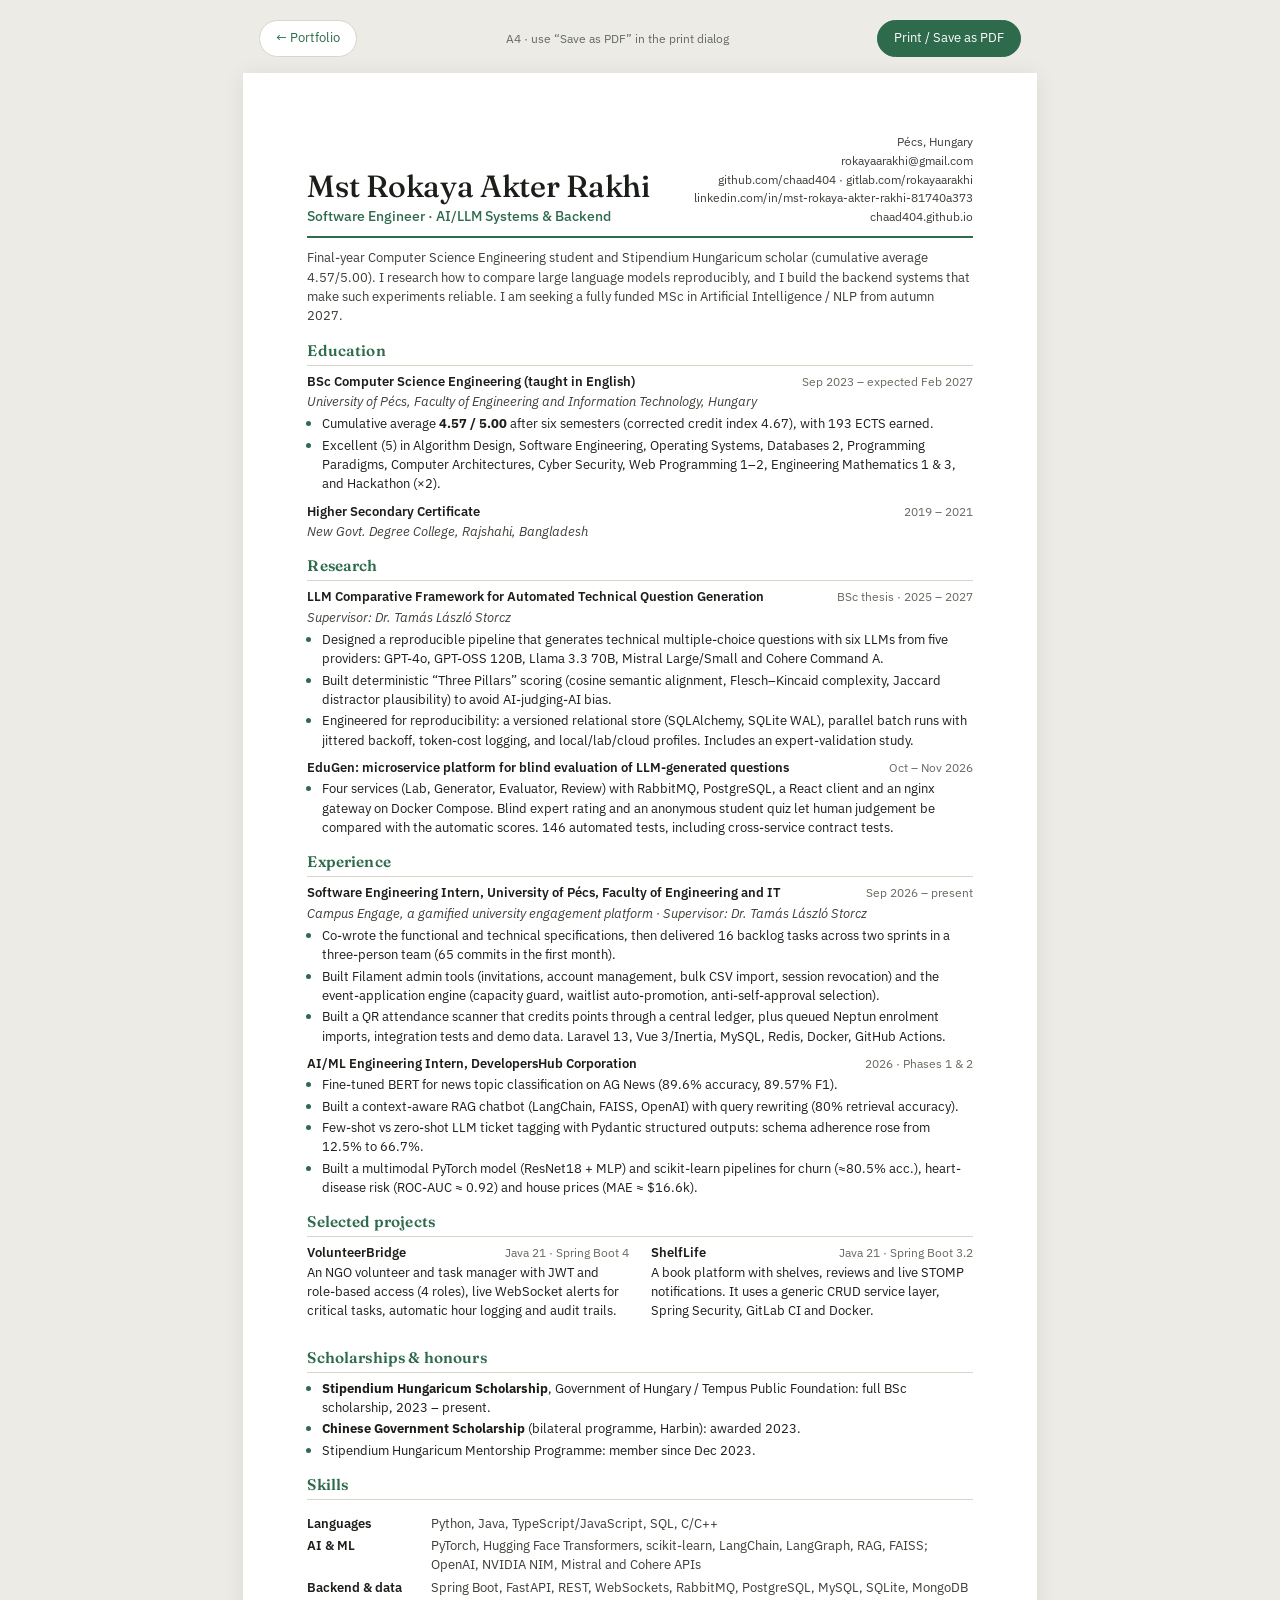
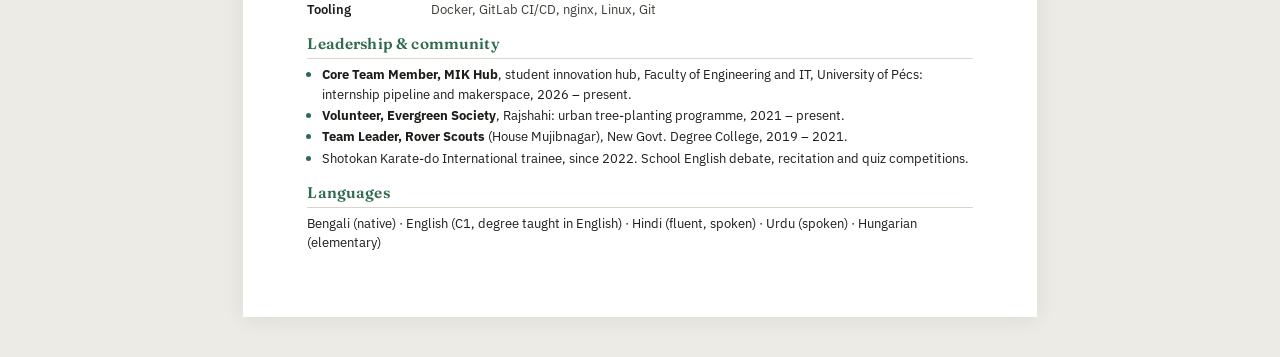
==== cv.html @ 964adbfe "Personal site: research, experience, projects and academic CV" ====
<!doctype html>
<html lang="en">
<head>
  <meta charset="utf-8">
  <meta name="viewport" content="width=device-width, initial-scale=1">
  <title>Rakhi · Academic CV</title>
  <meta name="description" content="Academic CV of Mst Rokaya Akter Rakhi, BSc Computer Science Engineering, University of Pécs.">
  <link rel="icon" href="assets/img/favicon.svg" type="image/svg+xml">
  <link rel="preconnect" href="https://fonts.googleapis.com">
  <link rel="preconnect" href="https://fonts.gstatic.com" crossorigin>
  <link href="https://fonts.googleapis.com/css2?family=Fraunces:opsz,wght@9..144,500;9..144,600&family=IBM+Plex+Sans:wght@400;500;600&display=swap" rel="stylesheet">
  <style>
    :root {
      --ink: #1b1e19; --ink-2: #3a3f37; --muted: #646b5f; --rule: #d9d5c8;
      --accent: #2e6a4c; --bg: #ecebe6; --paper: #ffffff;
      color-scheme: light;
    }
    * { box-sizing: border-box; }
    html { -webkit-text-size-adjust: 100%; }
    body {
      margin: 0; background: var(--bg); color: var(--ink);
      font-family: "IBM Plex Sans", system-ui, "Segoe UI", sans-serif;
      font-size: 10pt; line-height: 1.45;
    }
    .toolbar {
      max-width: 210mm; margin: 20px auto 0; padding: 0 16px;
      display: flex; justify-content: space-between; align-items: center; gap: 12px; flex-wrap: wrap;
    }
    .toolbar a, .toolbar button {
      font: inherit; font-size: 13px; color: var(--accent); background: var(--paper);
      border: 1px solid var(--rule); border-radius: 999px; padding: 8px 16px; cursor: pointer; text-decoration: none;
    }
    .toolbar button { background: var(--accent); color: #fff; border-color: var(--accent); }
    .toolbar p { margin: 0; font-size: 12px; color: var(--muted); }

    .page {
      width: 210mm; max-width: 100%; min-height: 297mm; margin: 16px auto 40px; background: var(--paper);
      padding: 16mm 17mm; box-shadow: 0 2px 20px rgba(0,0,0,.08);
    }

    header.cv-head { display: flex; justify-content: space-between; align-items: flex-end; gap: 16px; border-bottom: 2px solid var(--accent); padding-bottom: 10px; margin-bottom: 4px; }
    h1 { font-family: "Fraunces", Georgia, serif; font-weight: 500; font-size: 23pt; line-height: 1.05; margin: 0; letter-spacing: -.01em; }
    .role { margin: 4px 0 0; color: var(--accent); font-weight: 500; font-size: 10.5pt; }
    .contact { text-align: right; font-size: 9pt; color: var(--ink-2); line-height: 1.55; }
    .contact a { color: var(--ink-2); text-decoration: none; }

    h2 {
      font-family: "Fraunces", Georgia, serif; font-weight: 600; font-size: 11.5pt; color: var(--accent);
      margin: 14px 0 6px; padding-bottom: 3px; border-bottom: 1px solid var(--rule); letter-spacing: .01em;
    }
    .entry { margin-bottom: 8px; break-inside: avoid; }
    .entry-head { display: flex; justify-content: space-between; gap: 12px; align-items: baseline; }
    .entry-head b { font-weight: 600; }
    .entry-head span { color: var(--muted); font-size: 9pt; white-space: nowrap; }
    .sub { color: var(--ink-2); font-style: italic; margin: 1px 0 3px; }
    p { margin: 0 0 4px; }
    ul { margin: 2px 0 0; padding-left: 15px; }
    li { margin-bottom: 2px; }
    li::marker { color: var(--accent); }
    .summary { margin: 10px 0 0; color: var(--ink-2); }
    .two { display: grid; grid-template-columns: 1fr 1fr; gap: 0 22px; }
    .kv { display: grid; grid-template-columns: 30mm 1fr; gap: 3px 10px; }
    .kv dt { font-weight: 600; }
    .kv dd { margin: 0; color: var(--ink-2); }
    a { color: var(--accent); }

    @media screen and (max-width: 760px) {
      body { font-size: 14px; }
      .page { padding: 20px 16px; min-height: 0; margin-top: 12px; }
      header.cv-head { flex-direction: column; align-items: flex-start; }
      .contact { text-align: left; }
      .two { grid-template-columns: 1fr; }
      .kv { grid-template-columns: 1fr; }
      .kv dd { margin-bottom: 6px; }
      .entry-head { flex-direction: column; gap: 0; }
      .entry-head span { white-space: normal; }
      h1 { font-size: 28px; }
    }

    @page { size: A4; margin: 0; }
    @media print {
      body { background: #fff; font-size: 9.4pt; line-height: 1.4; }
      .toolbar { display: none; }
      .page { margin: 0; box-shadow: none; width: 210mm; min-height: 0; padding: 12mm 14mm; }
      .entry { break-inside: auto; margin-bottom: 6px; }
      .entry-head { break-after: avoid; }
      h2 { margin: 11px 0 5px; break-after: avoid; }
      li { margin-bottom: 1px; }
      a { text-decoration: none; }
    }
  </style>
</head>
<body>
  <div class="toolbar">
    <a href="index.html">← Portfolio</a>
    <p>A4 · use “Save as PDF” in the print dialog</p>
    <button type="button" onclick="window.print()">Print / Save as PDF</button>
  </div>

  <main class="page">
    <header class="cv-head">
      <div>
        <h1>Mst Rokaya Akter Rakhi</h1>
        <p class="role">Software Engineer · AI/LLM Systems &amp; Backend</p>
      </div>
      <div class="contact">
        Pécs, Hungary<br>
        <a href="mailto:rokayaarakhi@gmail.com">rokayaarakhi@gmail.com</a><br>
        <a href="https://github.com/chaad404">github.com/chaad404</a> · <a href="https://gitlab.com/rokayaarakhi">gitlab.com/rokayaarakhi</a><br>
        <a href="https://www.linkedin.com/in/mst-rokaya-akter-rakhi-81740a373/">linkedin.com/in/mst-rokaya-akter-rakhi-81740a373</a><br>
        <a href="https://chaad404.github.io">chaad404.github.io</a>
      </div>
    </header>

    <p class="summary">Final-year Computer Science Engineering student and Stipendium Hungaricum scholar (cumulative average 4.57/5.00). I research how to compare large language models reproducibly, and I build the backend systems that make such experiments reliable. I am seeking a fully funded MSc in Artificial Intelligence / NLP from autumn 2027.</p>

    <h2>Education</h2>
    <div class="entry">
      <div class="entry-head"><b>BSc Computer Science Engineering (taught in English)</b><span>Sep 2023 – expected Feb 2027</span></div>
      <p class="sub">University of Pécs, Faculty of Engineering and Information Technology, Hungary</p>
      <ul>
        <li>Cumulative average <b>4.57 / 5.00</b> after six semesters (corrected credit index 4.67), with 193 ECTS earned.</li>
        <li>Excellent (5) in Algorithm Design, Software Engineering, Operating Systems, Databases 2, Programming Paradigms, Computer Architectures, Cyber Security, Web Programming 1–2, Engineering Mathematics 1 &amp; 3, and Hackathon (×2).</li>
      </ul>
    </div>
    <div class="entry">
      <div class="entry-head"><b>Higher Secondary Certificate</b><span>2019 – 2021</span></div>
      <p class="sub">New Govt. Degree College, Rajshahi, Bangladesh</p>
    </div>

    <h2>Research</h2>
    <div class="entry">
      <div class="entry-head"><b>LLM Comparative Framework for Automated Technical Question Generation</b><span>BSc thesis · 2025 – 2027</span></div>
      <p class="sub">Supervisor: Dr. Tamás László Storcz</p>
      <ul>
        <li>Designed a reproducible pipeline that generates technical multiple-choice questions with six LLMs from five providers: GPT-4o, GPT-OSS 120B, Llama 3.3 70B, Mistral Large/Small and Cohere Command A.</li>
        <li>Built deterministic “Three Pillars” scoring (cosine semantic alignment, Flesch–Kincaid complexity, Jaccard distractor plausibility) to avoid AI-judging-AI bias.</li>
        <li>Engineered for reproducibility: a versioned relational store (SQLAlchemy, SQLite WAL), parallel batch runs with jittered backoff, token-cost logging, and local/lab/cloud profiles. Includes an expert-validation study.</li>
      </ul>
    </div>
    <div class="entry">
      <div class="entry-head"><b>EduGen: microservice platform for blind evaluation of LLM-generated questions</b><span>Oct – Nov 2026</span></div>
      <ul>
        <li>Four services (Lab, Generator, Evaluator, Review) with RabbitMQ, PostgreSQL, a React client and an nginx gateway on Docker Compose. Blind expert rating and an anonymous student quiz let human judgement be compared with the automatic scores. 146 automated tests, including cross-service contract tests.</li>
      </ul>
    </div>

    <h2>Experience</h2>
    <div class="entry">
      <div class="entry-head"><b>Software Engineering Intern, University of Pécs, Faculty of Engineering and IT</b><span>Sep 2026 – present</span></div>
      <p class="sub">Campus Engage, a gamified university engagement platform · Supervisor: Dr. Tamás László Storcz</p>
      <ul>
        <li>Co-wrote the functional and technical specifications, then delivered 16 backlog tasks across two sprints in a three-person team (65 commits in the first month).</li>
        <li>Built Filament admin tools (invitations, account management, bulk CSV import, session revocation) and the event-application engine (capacity guard, waitlist auto-promotion, anti-self-approval selection).</li>
        <li>Built a QR attendance scanner that credits points through a central ledger, plus queued Neptun enrolment imports, integration tests and demo data. Laravel 13, Vue 3/Inertia, MySQL, Redis, Docker, GitHub Actions.</li>
      </ul>
    </div>
    <div class="entry">
      <div class="entry-head"><b>AI/ML Engineering Intern, DevelopersHub Corporation</b><span>2026 · Phases 1 &amp; 2</span></div>
      <ul>
        <li>Fine-tuned BERT for news topic classification on AG News (89.6% accuracy, 89.57% F1).</li>
        <li>Built a context-aware RAG chatbot (LangChain, FAISS, OpenAI) with query rewriting (80% retrieval accuracy).</li>
        <li>Few-shot vs zero-shot LLM ticket tagging with Pydantic structured outputs: schema adherence rose from 12.5% to 66.7%.</li>
        <li>Built a multimodal PyTorch model (ResNet18 + MLP) and scikit-learn pipelines for churn (≈80.5% acc.), heart-disease risk (ROC-AUC ≈ 0.92) and house prices (MAE ≈ $16.6k).</li>
      </ul>
    </div>

    <h2>Selected projects</h2>
    <div class="two">
      <div class="entry">
        <div class="entry-head"><b>VolunteerBridge</b><span>Java 21 · Spring Boot 4</span></div>
        <p>An NGO volunteer and task manager with JWT and role-based access (4 roles), live WebSocket alerts for critical tasks, automatic hour logging and audit trails.</p>
      </div>
      <div class="entry">
        <div class="entry-head"><b>ShelfLife</b><span>Java 21 · Spring Boot 3.2</span></div>
        <p>A book platform with shelves, reviews and live STOMP notifications. It uses a generic CRUD service layer, Spring Security, GitLab CI and Docker.</p>
      </div>
    </div>

    <h2>Scholarships &amp; honours</h2>
    <ul>
      <li><b>Stipendium Hungaricum Scholarship</b>, Government of Hungary / Tempus Public Foundation: full BSc scholarship, 2023 – present.</li>
      <li><b>Chinese Government Scholarship</b> (bilateral programme, Harbin): awarded 2023.</li>
      <li>Stipendium Hungaricum Mentorship Programme: member since Dec 2023.</li>
    </ul>

    <h2>Skills</h2>
    <dl class="kv">
      <dt>Languages</dt><dd>Python, Java, TypeScript/JavaScript, SQL, C/C++</dd>
      <dt>AI &amp; ML</dt><dd>PyTorch, Hugging Face Transformers, scikit-learn, LangChain, LangGraph, RAG, FAISS; OpenAI, NVIDIA NIM, Mistral and Cohere APIs</dd>
      <dt>Backend &amp; data</dt><dd>Spring Boot, FastAPI, REST, WebSockets, RabbitMQ, PostgreSQL, MySQL, SQLite, MongoDB</dd>
      <dt>Tooling</dt><dd>Docker, GitLab CI/CD, nginx, Linux, Git</dd>
    </dl>

    <h2>Leadership &amp; community</h2>
    <ul>
      <li><b>Core Team Member, MIK Hub</b>, student innovation hub, Faculty of Engineering and IT, University of Pécs: internship pipeline and makerspace, 2026 – present.</li>
      <li><b>Volunteer, Evergreen Society</b>, Rajshahi: urban tree-planting programme, 2021 – present.</li>
      <li><b>Team Leader, Rover Scouts</b> (House Mujibnagar), New Govt. Degree College, 2019 – 2021.</li>
      <li>Shotokan Karate-do International trainee, since 2022. School English debate, recitation and quiz competitions.</li>
    </ul>

    <h2>Languages</h2>
    <p>Bengali (native) · English (C1, degree taught in English) · Hindi (fluent, spoken) · Urdu (spoken) · Hungarian (elementary)</p>
  </main>
</body>
</html>
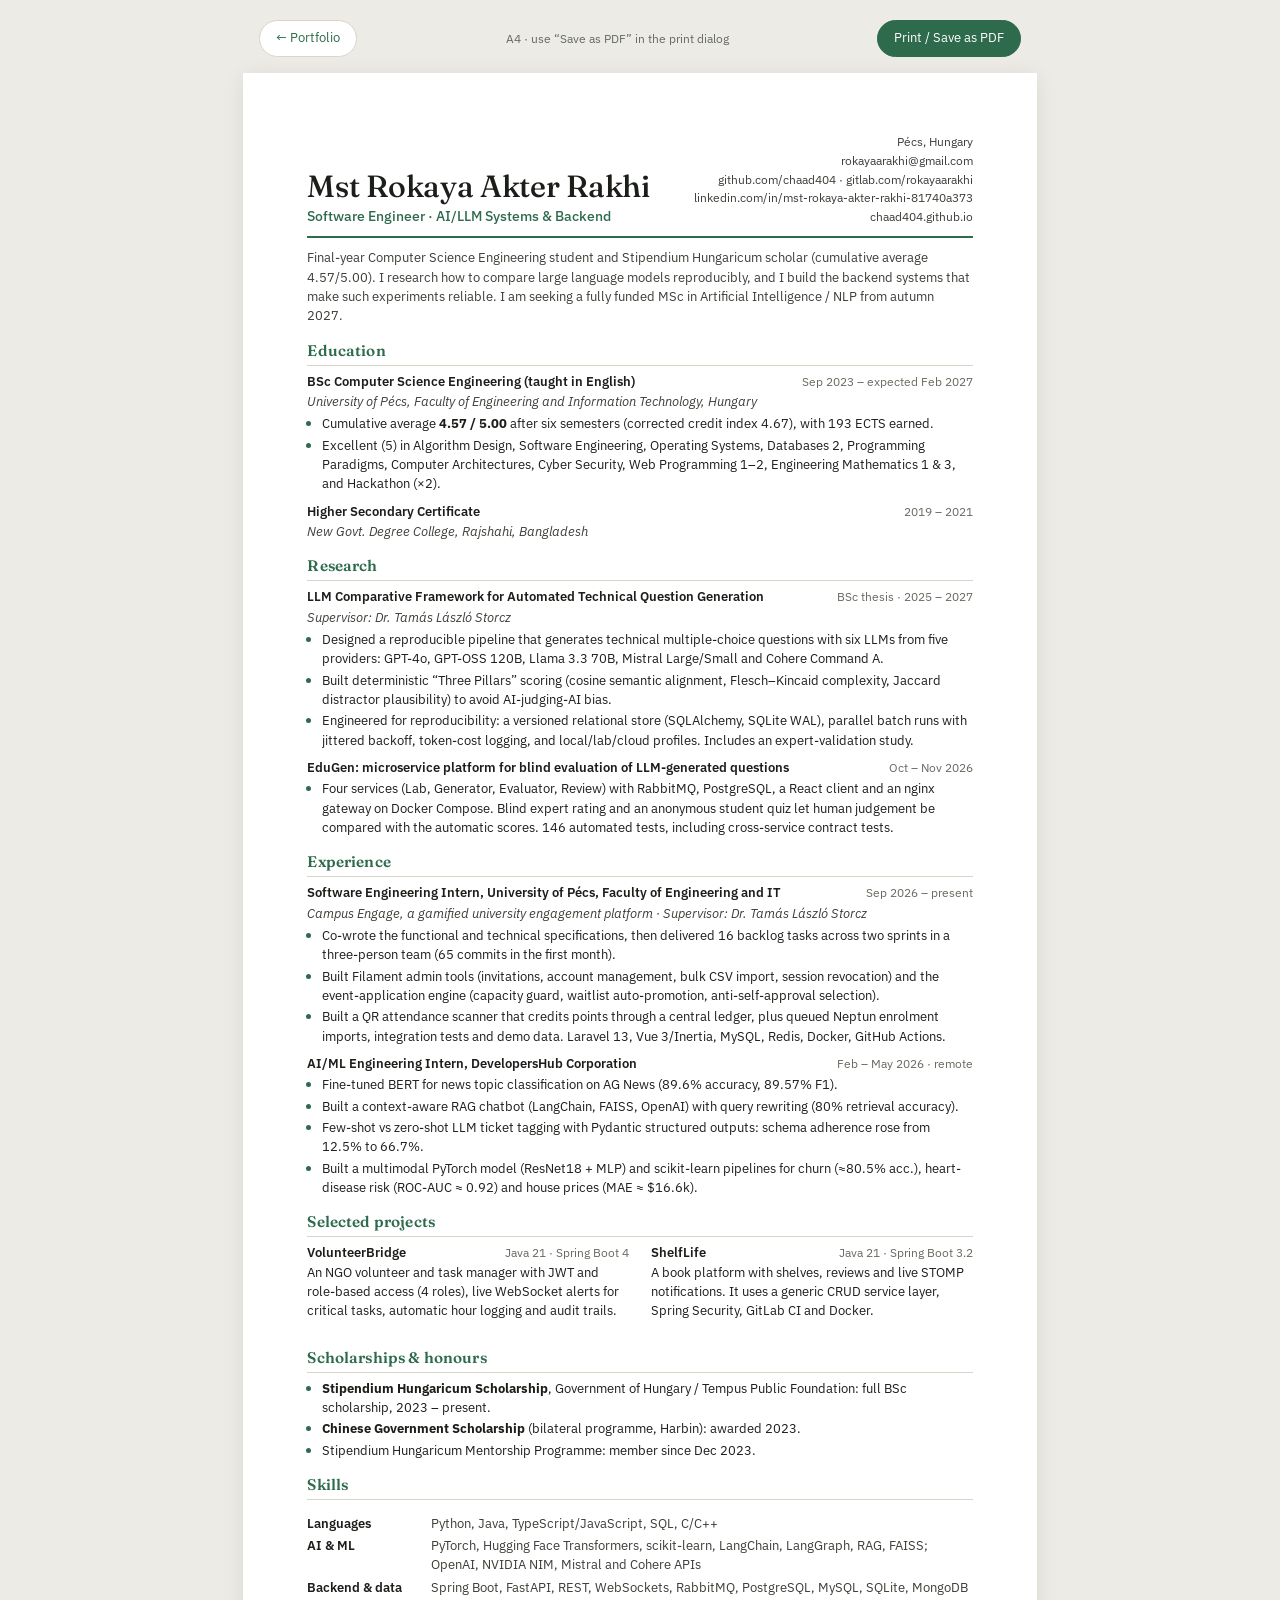
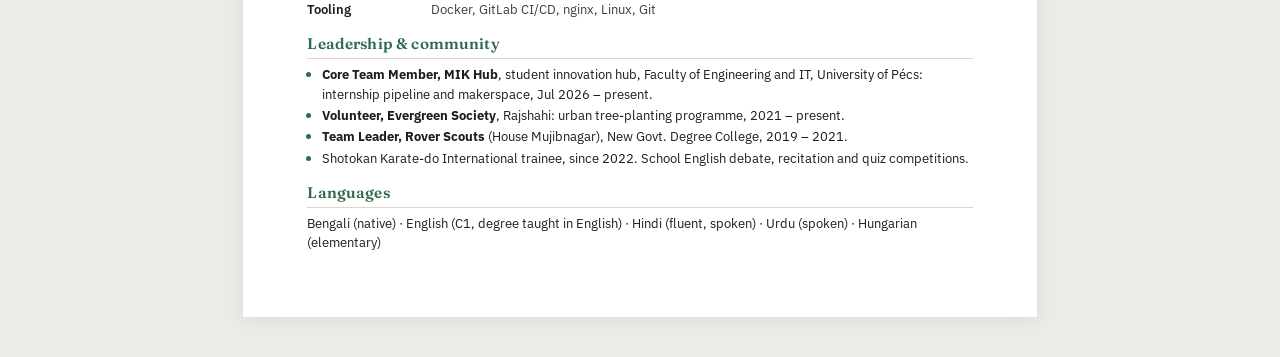
==== commit fb9dccfd: "Use exact dates for MIK Hub and DevelopersHub roles" ====
--- a/cv.html
+++ b/cv.html
@@ -156,7 +156,7 @@
       </ul>
     </div>
     <div class="entry">
-      <div class="entry-head"><b>AI/ML Engineering Intern, DevelopersHub Corporation</b><span>2026 · Phases 1 &amp; 2</span></div>
+      <div class="entry-head"><b>AI/ML Engineering Intern, DevelopersHub Corporation</b><span>Feb – May 2026 · remote</span></div>
       <ul>
         <li>Fine-tuned BERT for news topic classification on AG News (89.6% accuracy, 89.57% F1).</li>
         <li>Built a context-aware RAG chatbot (LangChain, FAISS, OpenAI) with query rewriting (80% retrieval accuracy).</li>
@@ -194,7 +194,7 @@
 
     <h2>Leadership &amp; community</h2>
     <ul>
-      <li><b>Core Team Member, MIK Hub</b>, student innovation hub, Faculty of Engineering and IT, University of Pécs: internship pipeline and makerspace, 2026 – present.</li>
+      <li><b>Core Team Member, MIK Hub</b>, student innovation hub, Faculty of Engineering and IT, University of Pécs: internship pipeline and makerspace, Jul 2026 – present.</li>
       <li><b>Volunteer, Evergreen Society</b>, Rajshahi: urban tree-planting programme, 2021 – present.</li>
       <li><b>Team Leader, Rover Scouts</b> (House Mujibnagar), New Govt. Degree College, 2019 – 2021.</li>
       <li>Shotokan Karate-do International trainee, since 2022. School English debate, recitation and quiz competitions.</li>
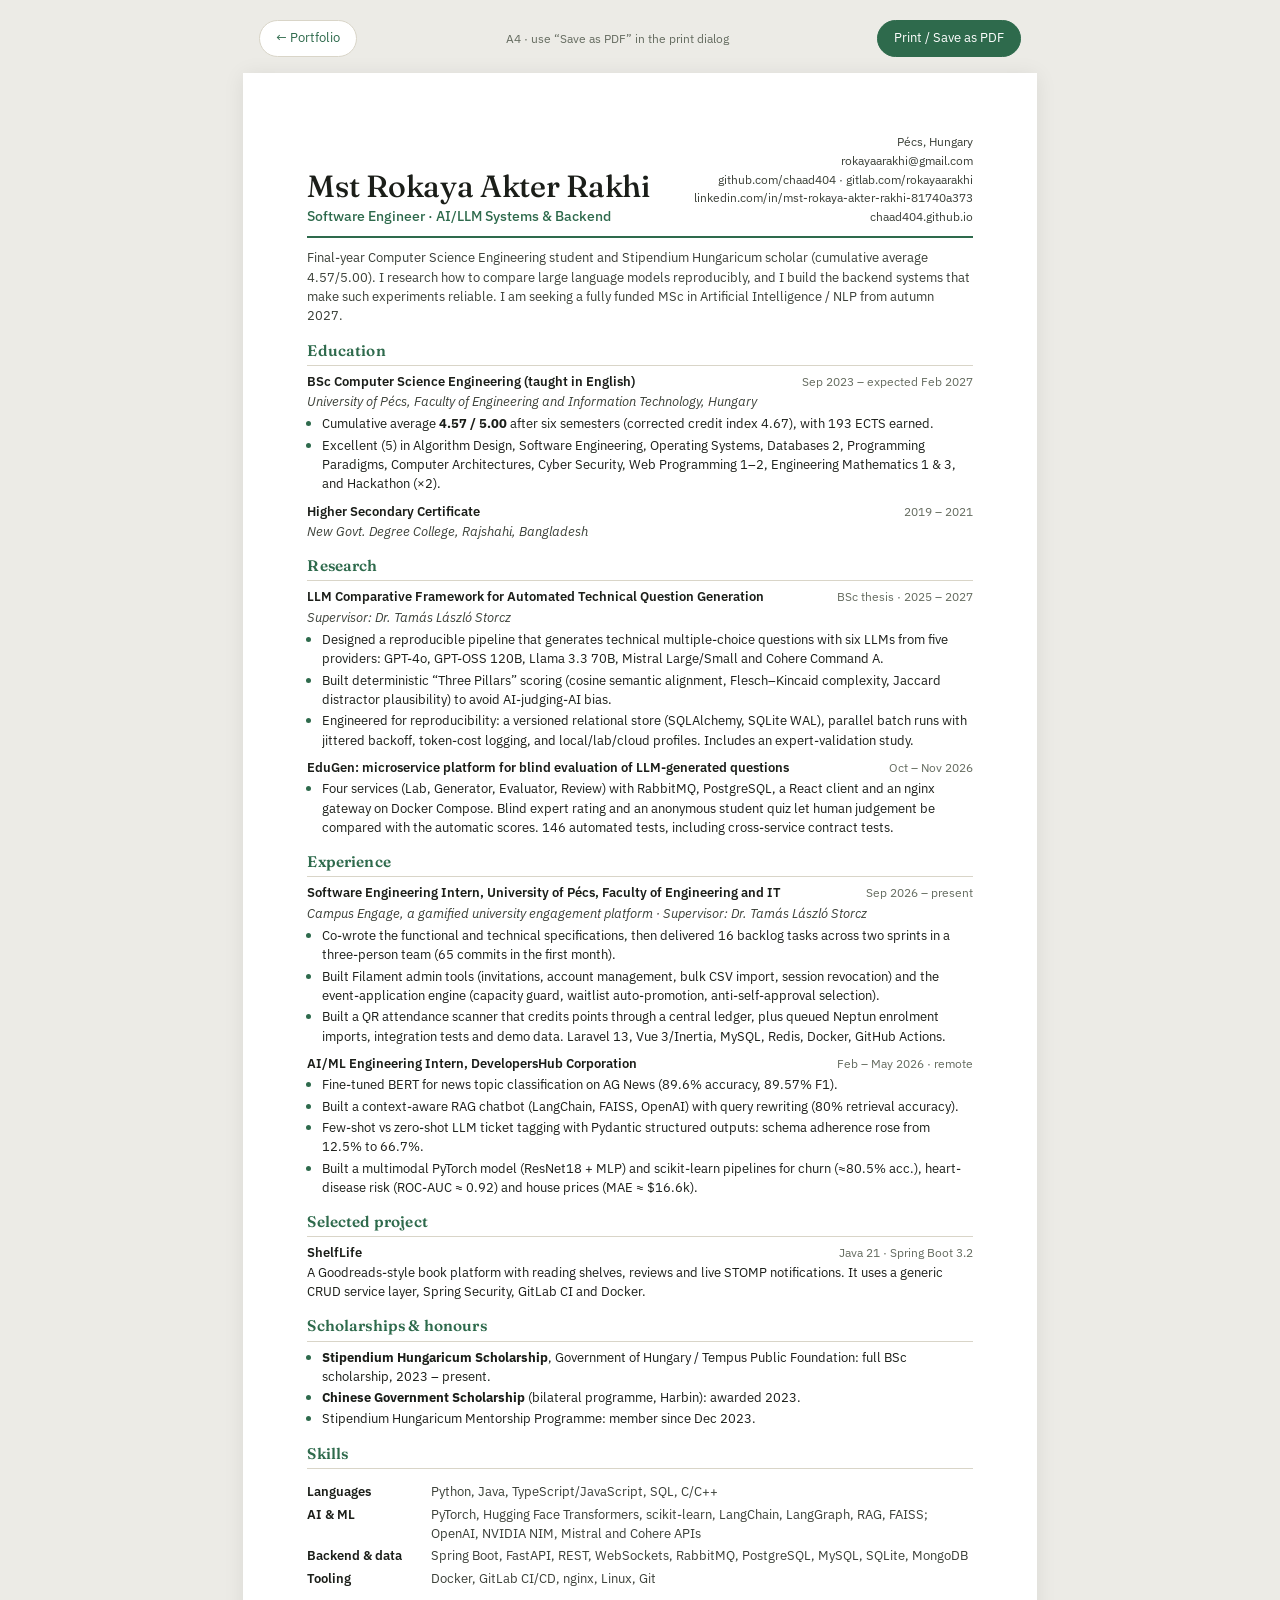
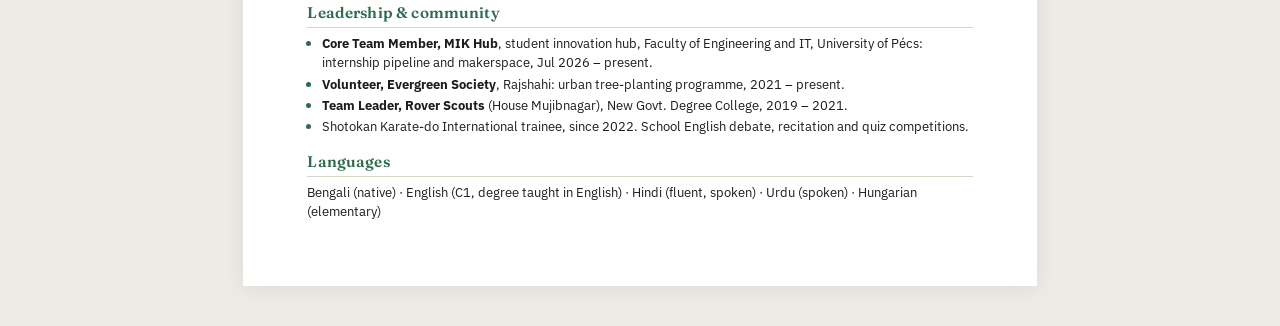
==== commit 040a46c5: "Remove VolunteerBridge from the site and CV" ====
--- a/cv.html
+++ b/cv.html
@@ -165,16 +165,10 @@
       </ul>
     </div>
 
-    <h2>Selected projects</h2>
-    <div class="two">
-      <div class="entry">
-        <div class="entry-head"><b>VolunteerBridge</b><span>Java 21 · Spring Boot 4</span></div>
-        <p>An NGO volunteer and task manager with JWT and role-based access (4 roles), live WebSocket alerts for critical tasks, automatic hour logging and audit trails.</p>
-      </div>
-      <div class="entry">
-        <div class="entry-head"><b>ShelfLife</b><span>Java 21 · Spring Boot 3.2</span></div>
-        <p>A book platform with shelves, reviews and live STOMP notifications. It uses a generic CRUD service layer, Spring Security, GitLab CI and Docker.</p>
-      </div>
+    <h2>Selected project</h2>
+    <div class="entry">
+      <div class="entry-head"><b>ShelfLife</b><span>Java 21 · Spring Boot 3.2</span></div>
+      <p>A Goodreads-style book platform with reading shelves, reviews and live STOMP notifications. It uses a generic CRUD service layer, Spring Security, GitLab CI and Docker.</p>
     </div>
 
     <h2>Scholarships &amp; honours</h2>
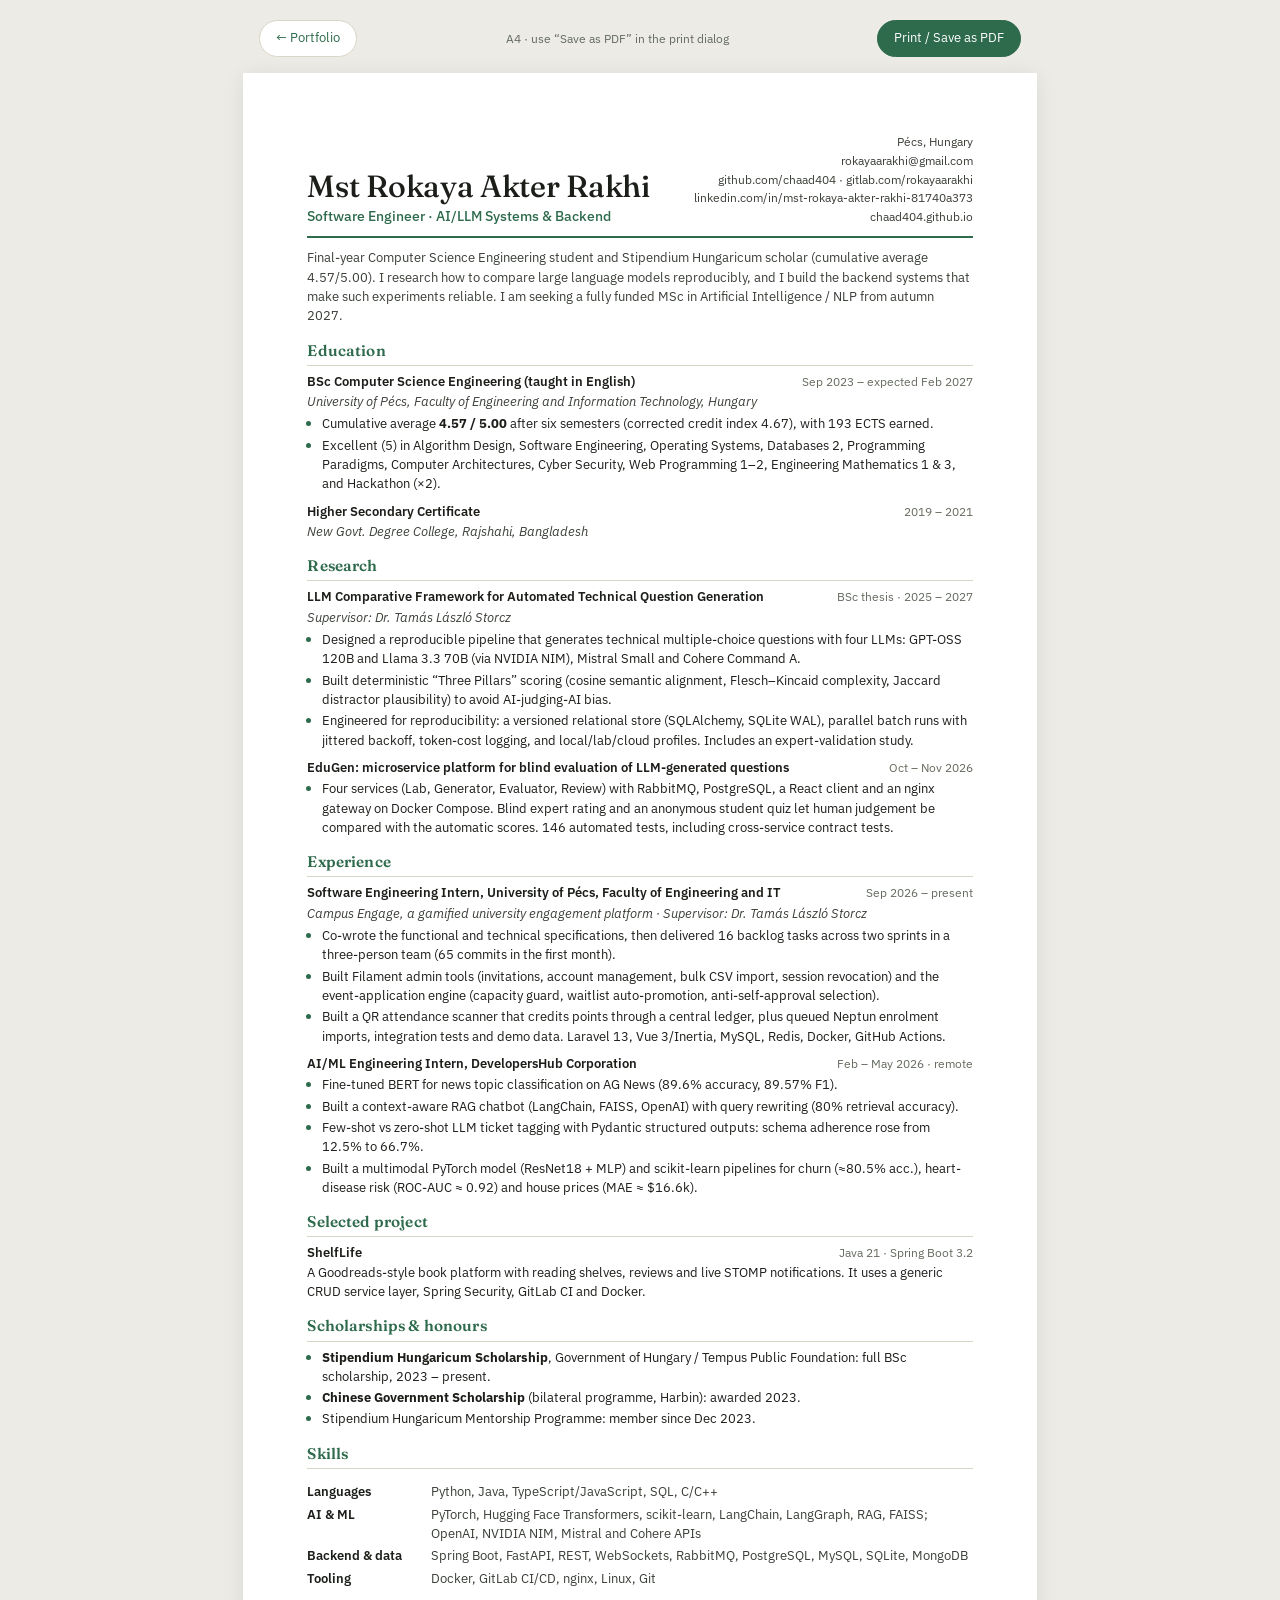
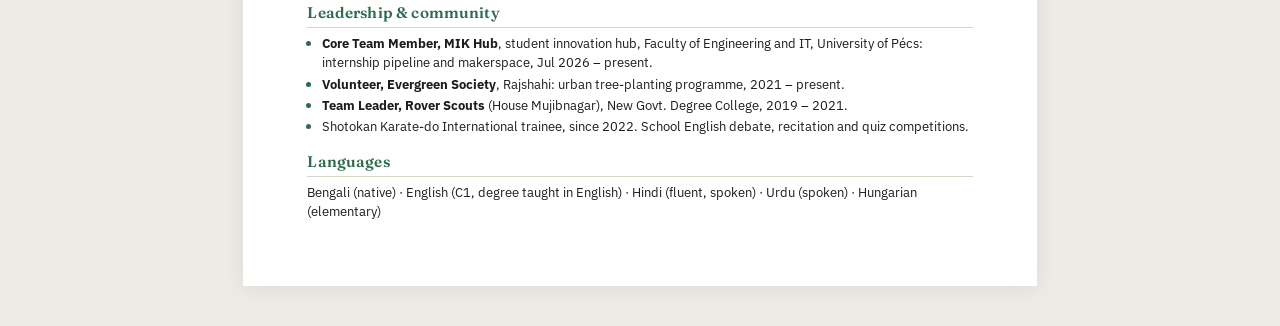
==== commit 382b1659: "Thesis compares four models: GPT-OSS 120B, Llama 3.3 70B, Mistral Small, Command A" ====
--- a/cv.html
+++ b/cv.html
@@ -133,7 +133,7 @@
       <div class="entry-head"><b>LLM Comparative Framework for Automated Technical Question Generation</b><span>BSc thesis · 2025 – 2027</span></div>
       <p class="sub">Supervisor: Dr. Tamás László Storcz</p>
       <ul>
-        <li>Designed a reproducible pipeline that generates technical multiple-choice questions with six LLMs from five providers: GPT-4o, GPT-OSS 120B, Llama 3.3 70B, Mistral Large/Small and Cohere Command A.</li>
+        <li>Designed a reproducible pipeline that generates technical multiple-choice questions with four LLMs: GPT-OSS 120B and Llama 3.3 70B (via NVIDIA NIM), Mistral Small and Cohere Command A.</li>
         <li>Built deterministic “Three Pillars” scoring (cosine semantic alignment, Flesch–Kincaid complexity, Jaccard distractor plausibility) to avoid AI-judging-AI bias.</li>
         <li>Engineered for reproducibility: a versioned relational store (SQLAlchemy, SQLite WAL), parallel batch runs with jittered backoff, token-cost logging, and local/lab/cloud profiles. Includes an expert-validation study.</li>
       </ul>
